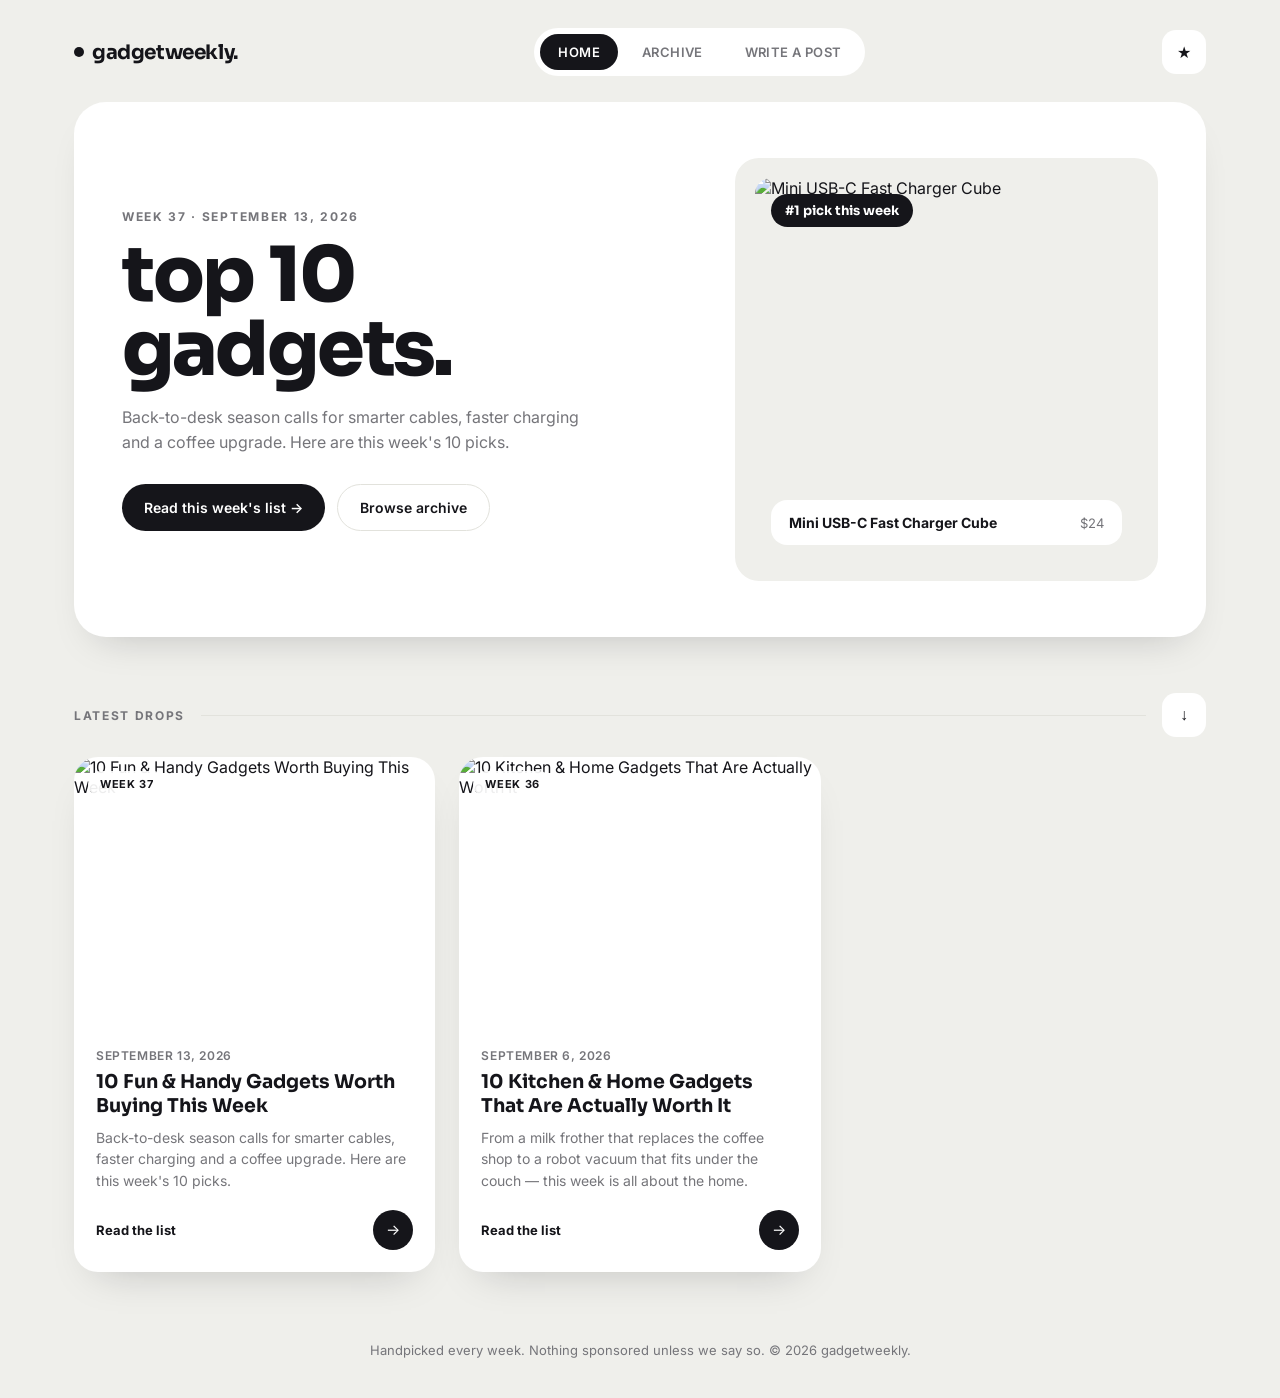
==== blog/index.html @ 9ea7848b "Add gadget blog with easy weekly posting Static, no-backend blog for weekly "Top 10 fun & handy gadg" ====
<!DOCTYPE html>
<html lang="en">
<head>
<meta charset="UTF-8">
<meta name="viewport" content="width=device-width, initial-scale=1.0">
<title>Gadget Weekly — Top 10 Fun &amp; Handy Gadgets</title>
<link rel="stylesheet" href="style.css">
</head>
<body>

<div class="wrap">

  <nav class="nav">
    <div class="brand"><span class="dot"></span> gadgetweekly.</div>
    <div class="nav-links">
      <a href="index.html" class="active">Home</a>
      <a href="index.html#archive">Archive</a>
      <a href="admin.html">Write a post</a>
    </div>
    <button class="icon-btn" title="Fun & handy gadgets, every week">&#9733;</button>
  </nav>

  <section class="hero" id="hero"></section>

  <div class="section-label">
    <span>Latest drops</span>
    <div class="line"></div>
    <button class="icon-btn" onclick="document.getElementById('archive').scrollIntoView({behavior:'smooth'})" title="See all posts">&darr;</button>
  </div>

  <div class="grid" id="archive"></div>

  <footer>Handpicked every week. Nothing sponsored unless we say so. &copy; <span id="year"></span> gadgetweekly.</footer>
</div>

<script src="posts.js"></script>
<script src="app.js"></script>
<script>
  document.getElementById("year").textContent = new Date().getFullYear();

  const posts = loadAllPosts();
  const heroEl = document.getElementById("hero");
  const gridEl = document.getElementById("archive");

  if (posts.length === 0) {
    heroEl.outerHTML = `<div class="empty-state">No posts yet. Head to <a href="admin.html"><strong>Write a post</strong></a> to publish your first Top 10.</div>`;
  } else {
    const latest = posts[0];
    const top = latest.items[0];
    heroEl.innerHTML = `
      <div class="hero-copy">
        <div class="hero-eyebrow">${latest.weekLabel} &middot; ${formatDate(latest.date)}</div>
        <h1>top 10<br>gadgets.</h1>
        <p class="lede">${escapeHtml(latest.excerpt)}</p>
        <div class="hero-actions">
          <a class="btn btn-primary" href="post.html?id=${encodeURIComponent(latest.id)}">Read this week's list &rarr;</a>
          <a class="btn btn-outline" href="#archive">Browse archive</a>
        </div>
      </div>
      <div class="hero-visual">
        <span class="rank-badge">#1 pick this week</span>
        ${top ? `<img src="${escapeHtml(top.image)}" alt="${escapeHtml(top.name)}">
        <div class="price-tag">
          <span class="name">${escapeHtml(top.name)}</span>
          <span class="price">${escapeHtml(top.price || "")}</span>
        </div>` : ""}
      </div>
    `;
    gridEl.innerHTML = posts.map(postCardHtml).join("");
  }
</script>
</body>
</html>
---- blog/style.css ----
@import url('https://fonts.googleapis.com/css2?family=Sora:wght@400;600;700;800&family=Inter:wght@400;500;600;700&display=swap');

:root {
  --bg: #efefeb;
  --card: #ffffff;
  --ink: #15151a;
  --muted: #75757a;
  --line: #e2e2dc;
  --pill-radius: 999px;
  --r-xl: 32px;
  --r-lg: 24px;
  --r-md: 16px;
  --shadow: 0 20px 40px -24px rgba(20, 20, 26, 0.25);
}

* { box-sizing: border-box; }

html, body {
  margin: 0;
  padding: 0;
  background: var(--bg);
  color: var(--ink);
  font-family: 'Inter', sans-serif;
  -webkit-font-smoothing: antialiased;
}

img { max-width: 100%; display: block; }

a { color: inherit; text-decoration: none; }

.wrap {
  max-width: 1180px;
  margin: 0 auto;
  padding: 0 24px;
}

/* ---------- Nav ---------- */
.nav {
  display: flex;
  align-items: center;
  justify-content: space-between;
  padding: 28px 0 8px;
}

.brand {
  font-family: 'Sora', sans-serif;
  font-weight: 700;
  font-size: 20px;
  letter-spacing: -0.02em;
  display: flex;
  align-items: center;
  gap: 8px;
}

.brand .dot {
  width: 10px;
  height: 10px;
  border-radius: 50%;
  background: var(--ink);
}

.nav-links {
  display: flex;
  align-items: center;
  gap: 6px;
  background: var(--card);
  border-radius: var(--pill-radius);
  padding: 6px;
  box-shadow: var(--shadow);
}

.nav-links a {
  padding: 10px 18px;
  border-radius: var(--pill-radius);
  font-size: 13px;
  font-weight: 600;
  letter-spacing: 0.03em;
  text-transform: uppercase;
  color: var(--muted);
}

.nav-links a.active,
.nav-links a:hover {
  background: var(--ink);
  color: #fff;
}

.icon-btn {
  width: 44px;
  height: 44px;
  border-radius: 14px;
  background: var(--card);
  border: none;
  display: flex;
  align-items: center;
  justify-content: center;
  box-shadow: var(--shadow);
  cursor: pointer;
  font-size: 16px;
  color: var(--ink);
}

/* ---------- Buttons ---------- */
.btn {
  display: inline-flex;
  align-items: center;
  gap: 10px;
  padding: 14px 22px;
  border-radius: var(--pill-radius);
  font-weight: 600;
  font-size: 14px;
  border: none;
  cursor: pointer;
  white-space: nowrap;
}

.btn-primary { background: var(--ink); color: #fff; }
.btn-primary:hover { opacity: 0.85; }

.btn-outline { background: transparent; color: var(--ink); border: 1.5px solid var(--line); }
.btn-outline:hover { border-color: var(--ink); }

.btn-circle {
  width: 40px;
  height: 40px;
  border-radius: 50%;
  background: var(--ink);
  color: #fff;
  display: inline-flex;
  align-items: center;
  justify-content: center;
  flex: 0 0 auto;
  font-size: 15px;
}

/* ---------- Hero ---------- */
.hero {
  background: var(--card);
  border-radius: var(--r-xl);
  margin-top: 18px;
  padding: 56px 48px;
  display: grid;
  grid-template-columns: 1.15fr 0.85fr;
  gap: 40px;
  align-items: center;
  box-shadow: var(--shadow);
}

.hero-eyebrow {
  text-transform: uppercase;
  font-size: 12px;
  font-weight: 700;
  letter-spacing: 0.14em;
  color: var(--muted);
  margin-bottom: 14px;
}

.hero h1 {
  font-family: 'Sora', sans-serif;
  font-weight: 800;
  font-size: clamp(40px, 6vw, 76px);
  line-height: 0.98;
  letter-spacing: -0.03em;
  margin: 0 0 18px;
  text-transform: lowercase;
}

.hero p.lede {
  color: var(--muted);
  font-size: 16px;
  line-height: 1.6;
  max-width: 46ch;
  margin: 0 0 28px;
}

.hero-actions { display: flex; gap: 12px; flex-wrap: wrap; }

.hero-visual {
  background: var(--bg);
  border-radius: var(--r-lg);
  padding: 20px;
  position: relative;
}

.hero-visual img {
  border-radius: var(--r-md);
  width: 100%;
  aspect-ratio: 1 / 1;
  object-fit: cover;
}

.hero-visual .rank-badge {
  position: absolute;
  top: 36px;
  left: 36px;
  background: var(--ink);
  color: #fff;
  font-family: 'Sora', sans-serif;
  font-weight: 700;
  font-size: 13px;
  padding: 8px 14px;
  border-radius: var(--pill-radius);
}

.hero-visual .price-tag {
  position: absolute;
  bottom: 36px;
  left: 36px;
  right: 36px;
  background: var(--card);
  border-radius: var(--r-md);
  padding: 14px 18px;
  display: flex;
  align-items: center;
  justify-content: space-between;
  box-shadow: var(--shadow);
}

.price-tag .name { font-weight: 700; font-size: 14px; }
.price-tag .price { font-size: 13px; color: var(--muted); }

/* ---------- Section label ---------- */
.section-label {
  display: flex;
  align-items: center;
  gap: 16px;
  margin: 56px 0 20px;
}

.section-label span {
  text-transform: uppercase;
  font-size: 12px;
  font-weight: 700;
  letter-spacing: 0.14em;
  color: var(--muted);
  white-space: nowrap;
}

.section-label .line { flex: 1; height: 1px; background: var(--line); }

/* ---------- Post grid ---------- */
.grid {
  display: grid;
  grid-template-columns: repeat(3, 1fr);
  gap: 24px;
}

.card {
  background: var(--card);
  border-radius: var(--r-lg);
  overflow: hidden;
  box-shadow: var(--shadow);
  display: flex;
  flex-direction: column;
}

.card .thumb {
  position: relative;
  aspect-ratio: 4 / 3;
  overflow: hidden;
}

.card .thumb img { width: 100%; height: 100%; object-fit: cover; }

.card .thumb .badge {
  position: absolute;
  top: 14px;
  left: 14px;
  background: rgba(255,255,255,0.92);
  padding: 6px 12px;
  border-radius: var(--pill-radius);
  font-size: 11px;
  font-weight: 700;
  text-transform: uppercase;
  letter-spacing: 0.06em;
}

.card .body { padding: 20px 22px 22px; display: flex; flex-direction: column; gap: 8px; flex: 1; }

.card h3 {
  font-family: 'Sora', sans-serif;
  font-size: 19px;
  margin: 0;
  line-height: 1.25;
}

.card .date { font-size: 12px; color: var(--muted); font-weight: 600; text-transform: uppercase; letter-spacing: 0.05em; }

.card p.excerpt { color: var(--muted); font-size: 14px; line-height: 1.55; margin: 0; flex: 1; }

.card .footer-row {
  display: flex;
  align-items: center;
  justify-content: space-between;
  margin-top: 10px;
}

.card .footer-row .read { font-size: 13px; font-weight: 700; }

/* ---------- Post detail ---------- */
.post-hero {
  background: var(--card);
  border-radius: var(--r-xl);
  padding: 48px;
  margin-top: 18px;
  box-shadow: var(--shadow);
}

.post-hero .badge-row { display: flex; gap: 10px; margin-bottom: 18px; }

.pill-tag {
  background: var(--bg);
  padding: 7px 14px;
  border-radius: var(--pill-radius);
  font-size: 11px;
  font-weight: 700;
  text-transform: uppercase;
  letter-spacing: 0.06em;
  color: var(--muted);
}

.post-hero h1 {
  font-family: 'Sora', sans-serif;
  font-weight: 800;
  font-size: clamp(32px, 5vw, 52px);
  line-height: 1.05;
  letter-spacing: -0.02em;
  margin: 0 0 16px;
}

.post-hero .lede { color: var(--muted); font-size: 16px; line-height: 1.6; max-width: 68ch; margin: 0 0 8px; }

.post-cover {
  margin-top: 28px;
  border-radius: var(--r-lg);
  overflow: hidden;
  aspect-ratio: 21 / 9;
}

.post-cover img { width: 100%; height: 100%; object-fit: cover; }

.item-list { display: flex; flex-direction: column; gap: 18px; margin-top: 32px; }

.item-card {
  background: var(--card);
  border-radius: var(--r-lg);
  box-shadow: var(--shadow);
  padding: 28px;
  display: grid;
  grid-template-columns: 90px 180px 1fr auto;
  gap: 28px;
  align-items: center;
}

.item-rank {
  font-family: 'Sora', sans-serif;
  font-weight: 800;
  font-size: 40px;
  color: var(--line);
  line-height: 1;
}

.item-thumb {
  border-radius: var(--r-md);
  overflow: hidden;
  aspect-ratio: 1 / 1;
  background: var(--bg);
}

.item-thumb img { width: 100%; height: 100%; object-fit: cover; }

.item-info h3 { font-family: 'Sora', sans-serif; font-size: 20px; margin: 0 0 8px; }
.item-info p { color: var(--muted); font-size: 14px; line-height: 1.55; margin: 0 0 10px; }
.item-meta { display: flex; gap: 8px; align-items: center; flex-wrap: wrap; }
.item-price { font-weight: 700; font-size: 14px; }

.item-action { text-align: right; }

/* ---------- Archive list ---------- */
.archive-nav { display: flex; justify-content: space-between; align-items: center; margin-top: 40px; }

/* ---------- Admin ---------- */
.admin-grid {
  display: grid;
  grid-template-columns: 1.1fr 0.9fr;
  gap: 28px;
  margin-top: 18px;
  align-items: start;
}

.panel {
  background: var(--card);
  border-radius: var(--r-lg);
  padding: 28px;
  box-shadow: var(--shadow);
}

.panel h2 {
  font-family: 'Sora', sans-serif;
  font-size: 20px;
  margin: 0 0 20px;
}

.field { margin-bottom: 16px; }

.field label {
  display: block;
  font-size: 12px;
  font-weight: 700;
  text-transform: uppercase;
  letter-spacing: 0.05em;
  color: var(--muted);
  margin-bottom: 6px;
}

.field input, .field textarea {
  width: 100%;
  border: 1.5px solid var(--line);
  border-radius: var(--r-md);
  padding: 12px 14px;
  font-family: 'Inter', sans-serif;
  font-size: 14px;
  background: #fbfbf9;
  color: var(--ink);
}

.field input:focus, .field textarea:focus {
  outline: none;
  border-color: var(--ink);
}

.field textarea { resize: vertical; min-height: 60px; }

.two-col { display: grid; grid-template-columns: 1fr 1fr; gap: 16px; }

.item-row {
  border: 1.5px dashed var(--line);
  border-radius: var(--r-md);
  padding: 16px;
  margin-bottom: 14px;
  position: relative;
}

.item-row .item-row-title {
  font-family: 'Sora', sans-serif;
  font-weight: 700;
  font-size: 13px;
  margin-bottom: 12px;
  text-transform: uppercase;
  letter-spacing: 0.05em;
  color: var(--muted);
}

.item-row .remove-item {
  position: absolute;
  top: 12px;
  right: 12px;
  background: none;
  border: none;
  color: var(--muted);
  cursor: pointer;
  font-size: 13px;
  font-weight: 700;
}

.item-row .remove-item:hover { color: var(--ink); }

.actions-row { display: flex; gap: 10px; flex-wrap: wrap; margin-top: 20px; }

textarea.code-output {
  width: 100%;
  min-height: 260px;
  font-family: 'SFMono-Regular', Consolas, monospace;
  font-size: 12.5px;
  border-radius: var(--r-md);
  border: 1.5px solid var(--line);
  padding: 16px;
  background: #15151a;
  color: #e6e6e0;
  white-space: pre;
}

.hint {
  font-size: 13px;
  color: var(--muted);
  line-height: 1.6;
  margin-top: 10px;
}

.select-line { display: flex; gap: 10px; align-items: center; margin-bottom: 20px; }
.select-line select {
  flex: 1;
  border: 1.5px solid var(--line);
  border-radius: var(--r-md);
  padding: 12px 14px;
  font-family: 'Inter', sans-serif;
  font-size: 14px;
  background: #fbfbf9;
}

.toast {
  position: fixed;
  bottom: 28px;
  left: 50%;
  transform: translateX(-50%) translateY(20px);
  background: var(--ink);
  color: #fff;
  padding: 12px 22px;
  border-radius: var(--pill-radius);
  font-size: 13px;
  font-weight: 600;
  opacity: 0;
  transition: all 0.25s ease;
  pointer-events: none;
  z-index: 50;
}

.toast.show { opacity: 1; transform: translateX(-50%) translateY(0); }

footer {
  margin: 70px 0 40px;
  text-align: center;
  color: var(--muted);
  font-size: 13px;
}

.empty-state {
  background: var(--card);
  border-radius: var(--r-lg);
  padding: 60px 40px;
  text-align: center;
  color: var(--muted);
  box-shadow: var(--shadow);
}

@media (max-width: 860px) {
  .hero { grid-template-columns: 1fr; padding: 36px 24px; }
  .grid { grid-template-columns: 1fr; }
  .admin-grid { grid-template-columns: 1fr; }
  .item-card { grid-template-columns: 60px 1fr; grid-template-areas: "rank thumb" "info info" "action action"; }
  .item-card .item-rank { grid-area: rank; }
  .item-card .item-thumb { grid-area: thumb; width: 100px; }
  .item-card .item-info { grid-area: info; }
  .item-card .item-action { grid-area: action; text-align: left; }
  .nav-links a { padding: 9px 12px; font-size: 11px; }
}
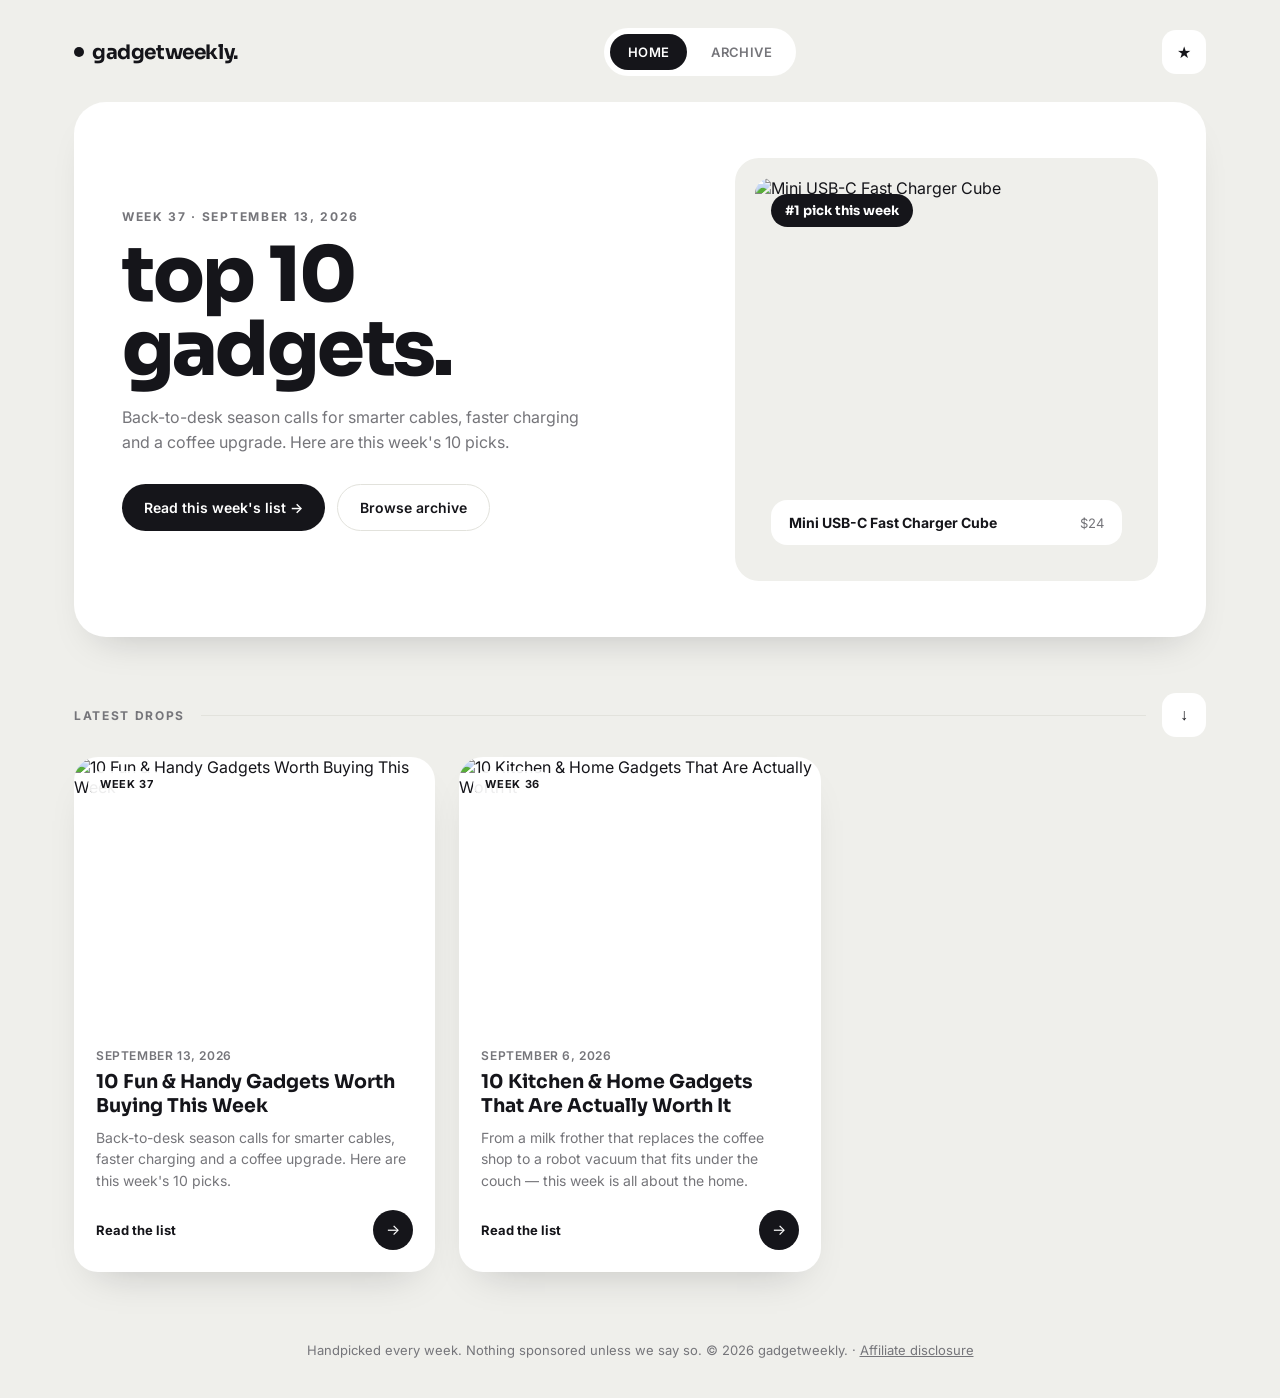
==== commit 604e343d: "Lock down admin, add SEO pages and affiliate compliance - admin.html is now passcode-gated and noind" ====
--- a/blog/index.html
+++ b/blog/index.html
@@ -3,7 +3,16 @@
 <head>
 <meta charset="UTF-8">
 <meta name="viewport" content="width=device-width, initial-scale=1.0">
-<title>Gadget Weekly — Top 10 Fun &amp; Handy Gadgets</title>
+<title>Gadget Weekly — Top 10 Fun &amp; Handy Gadgets, Every Week</title>
+<meta name="description" content="A new Top 10 list of fun and handy gadgets every week — fast charging gear, clever home gadgets, and small things that are actually worth buying.">
+<link rel="canonical" href="https://thomzzen.github.io/visitcounter/blog/">
+<meta property="og:type" content="website">
+<meta property="og:title" content="Gadget Weekly — Top 10 Fun & Handy Gadgets, Every Week">
+<meta property="og:description" content="A new Top 10 list of fun and handy gadgets every week — fast charging gear, clever home gadgets, and small things that are actually worth buying.">
+<meta property="og:url" content="https://thomzzen.github.io/visitcounter/blog/">
+<meta name="twitter:card" content="summary">
+<meta name="twitter:title" content="Gadget Weekly — Top 10 Fun & Handy Gadgets, Every Week">
+<meta name="twitter:description" content="A new Top 10 list of fun and handy gadgets every week.">
 <link rel="stylesheet" href="style.css">
 </head>
 <body>
@@ -15,7 +24,6 @@
     <div class="nav-links">
       <a href="index.html" class="active">Home</a>
       <a href="index.html#archive">Archive</a>
-      <a href="admin.html">Write a post</a>
     </div>
     <button class="icon-btn" title="Fun & handy gadgets, every week">&#9733;</button>
   </nav>
@@ -30,7 +38,10 @@
 
   <div class="grid" id="archive"></div>
 
-  <footer>Handpicked every week. Nothing sponsored unless we say so. &copy; <span id="year"></span> gadgetweekly.</footer>
+  <footer>
+    Handpicked every week. Nothing sponsored unless we say so. &copy; <span id="year"></span> gadgetweekly.
+    &middot; <a href="disclosure.html">Affiliate disclosure</a>
+  </footer>
 </div>
 
 <script src="posts.js"></script>
@@ -53,7 +64,7 @@
         <h1>top 10<br>gadgets.</h1>
         <p class="lede">${escapeHtml(latest.excerpt)}</p>
         <div class="hero-actions">
-          <a class="btn btn-primary" href="post.html?id=${encodeURIComponent(latest.id)}">Read this week's list &rarr;</a>
+          <a class="btn btn-primary" href="${postHref(latest)}">Read this week's list &rarr;</a>
           <a class="btn btn-outline" href="#archive">Browse archive</a>
         </div>
       </div>
--- a/blog/style.css
+++ b/blog/style.css
@@ -524,6 +524,54 @@
   font-size: 13px;
 }
 
+footer a { text-decoration: underline; }
+
+.disclosure {
+  margin: 20px 0 0;
+  padding-top: 16px;
+  border-top: 1px solid var(--line);
+  color: var(--muted);
+  font-size: 12.5px;
+  line-height: 1.6;
+}
+
+.disclosure a { text-decoration: underline; color: var(--ink); }
+
+/* ---------- Admin lock screen ---------- */
+.lock-screen {
+  position: fixed;
+  inset: 0;
+  background: var(--bg);
+  display: flex;
+  align-items: center;
+  justify-content: center;
+  z-index: 100;
+}
+
+.lock-box {
+  background: var(--card);
+  border-radius: var(--r-lg);
+  box-shadow: var(--shadow);
+  padding: 40px;
+  width: 100%;
+  max-width: 360px;
+  text-align: center;
+}
+
+.lock-box h2 { font-family: 'Sora', sans-serif; margin: 0 0 6px; }
+.lock-box p { color: var(--muted); font-size: 13px; margin: 0 0 20px; }
+.lock-box input {
+  width: 100%;
+  border: 1.5px solid var(--line);
+  border-radius: var(--r-md);
+  padding: 12px 14px;
+  font-size: 14px;
+  margin-bottom: 12px;
+  text-align: center;
+}
+.lock-box .btn { width: 100%; justify-content: center; }
+.lock-box .error { color: #c0392b; font-size: 12.5px; margin-top: 10px; min-height: 16px; }
+
 .empty-state {
   background: var(--card);
   border-radius: var(--r-lg);
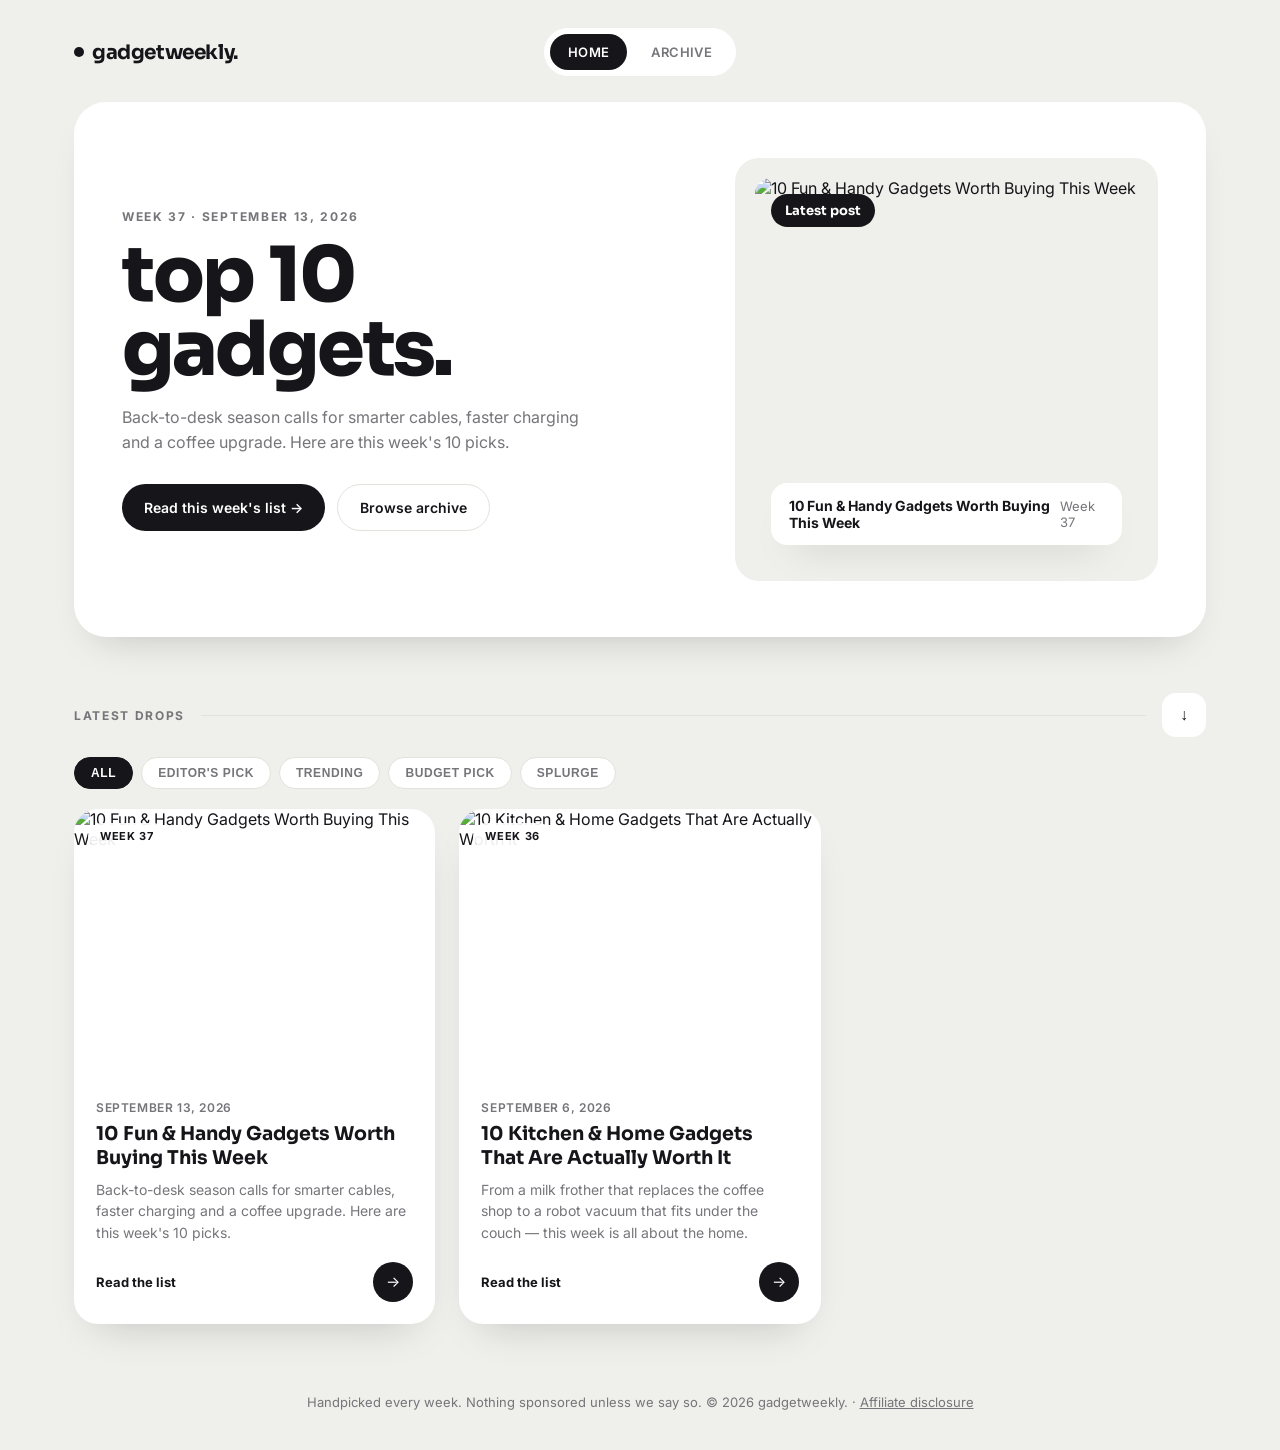
==== commit c9cab8ae: "Homepage: drop dead star button, hero links to latest post, add label filter Three fixes from design" ====
--- a/blog/index.html
+++ b/blog/index.html
@@ -25,7 +25,6 @@
       <a href="index.html" class="active">Home</a>
       <a href="index.html#archive">Archive</a>
     </div>
-    <button class="icon-btn" title="Fun & handy gadgets, every week">&#9733;</button>
   </nav>
 
   <section class="hero" id="hero"></section>
@@ -35,6 +34,8 @@
     <div class="line"></div>
     <button class="icon-btn" onclick="document.getElementById('archive').scrollIntoView({behavior:'smooth'})" title="See all posts">&darr;</button>
   </div>
+
+  <div class="filter-bar" id="filterBar"></div>
 
   <div class="grid" id="archive"></div>
 
@@ -51,13 +52,45 @@
 
   const posts = loadAllPosts();
   const heroEl = document.getElementById("hero");
+  const filterBarEl = document.getElementById("filterBar");
   const gridEl = document.getElementById("archive");
+  let activeTag = null;
+
+  function uniqueTags(list) {
+    const tags = [];
+    list.forEach(p => p.items.forEach(i => {
+      if (i.tag && !tags.includes(i.tag)) tags.push(i.tag);
+    }));
+    return tags;
+  }
+
+  function renderFilterBar() {
+    const tags = uniqueTags(posts);
+    if (!tags.length) { filterBarEl.innerHTML = ""; return; }
+    filterBarEl.innerHTML = `
+      <button class="filter-pill${activeTag === null ? " active" : ""}" data-tag="">All</button>
+      ${tags.map(t => `<button class="filter-pill${activeTag === t ? " active" : ""}" data-tag="${escapeHtml(t)}">${escapeHtml(t)}</button>`).join("")}
+    `;
+    filterBarEl.querySelectorAll(".filter-pill").forEach(btn => {
+      btn.addEventListener("click", () => {
+        activeTag = btn.dataset.tag || null;
+        renderFilterBar();
+        renderGrid();
+      });
+    });
+  }
+
+  function renderGrid() {
+    const filtered = activeTag ? posts.filter(p => p.items.some(i => i.tag === activeTag)) : posts;
+    gridEl.innerHTML = filtered.length
+      ? filtered.map(postCardHtml).join("")
+      : `<div class="empty-state">No posts tagged "${escapeHtml(activeTag)}" yet.</div>`;
+  }
 
   if (posts.length === 0) {
     heroEl.outerHTML = `<div class="empty-state">No posts yet. Head to <a href="admin.html"><strong>Write a post</strong></a> to publish your first Top 10.</div>`;
   } else {
     const latest = posts[0];
-    const top = latest.items[0];
     heroEl.innerHTML = `
       <div class="hero-copy">
         <div class="hero-eyebrow">${latest.weekLabel} &middot; ${formatDate(latest.date)}</div>
@@ -68,16 +101,17 @@
           <a class="btn btn-outline" href="#archive">Browse archive</a>
         </div>
       </div>
-      <div class="hero-visual">
-        <span class="rank-badge">#1 pick this week</span>
-        ${top ? `<img src="${escapeHtml(top.image)}" alt="${escapeHtml(top.name)}">
+      <a class="hero-visual" href="${postHref(latest)}">
+        <span class="rank-badge">Latest post</span>
+        <img src="${escapeHtml(latest.cover)}" alt="${escapeHtml(latest.title)}">
         <div class="price-tag">
-          <span class="name">${escapeHtml(top.name)}</span>
-          <span class="price">${escapeHtml(top.price || "")}</span>
-        </div>` : ""}
-      </div>
+          <span class="name">${escapeHtml(latest.title)}</span>
+          <span class="price">${escapeHtml(latest.weekLabel)}</span>
+        </div>
+      </a>
     `;
-    gridEl.innerHTML = posts.map(postCardHtml).join("");
+    renderFilterBar();
+    renderGrid();
   }
 </script>
 </body>
--- a/blog/style.css
+++ b/blog/style.css
@@ -36,9 +36,9 @@
 
 /* ---------- Nav ---------- */
 .nav {
-  display: flex;
-  align-items: center;
-  justify-content: space-between;
+  display: grid;
+  grid-template-columns: 1fr auto 1fr;
+  align-items: center;
   padding: 28px 0 8px;
 }
 
@@ -50,6 +50,7 @@
   display: flex;
   align-items: center;
   gap: 8px;
+  justify-self: start;
 }
 
 .brand .dot {
@@ -67,6 +68,7 @@
   border-radius: var(--pill-radius);
   padding: 6px;
   box-shadow: var(--shadow);
+  justify-self: center;
 }
 
 .nav-links a {
@@ -180,6 +182,7 @@
   border-radius: var(--r-lg);
   padding: 20px;
   position: relative;
+  display: block;
 }
 
 .hero-visual img {
@@ -237,6 +240,29 @@
 }
 
 .section-label .line { flex: 1; height: 1px; background: var(--line); }
+
+/* ---------- Filter pills ---------- */
+.filter-bar { display: flex; flex-wrap: wrap; gap: 8px; margin-bottom: 20px; }
+
+.filter-pill {
+  background: var(--card);
+  border: 1.5px solid var(--line);
+  color: var(--muted);
+  padding: 8px 16px;
+  border-radius: var(--pill-radius);
+  font-size: 12px;
+  font-weight: 700;
+  text-transform: uppercase;
+  letter-spacing: 0.05em;
+  cursor: pointer;
+}
+
+.filter-pill.active,
+.filter-pill:hover {
+  background: var(--ink);
+  color: #fff;
+  border-color: var(--ink);
+}
 
 /* ---------- Post grid ---------- */
 .grid {
@@ -547,6 +573,8 @@
   justify-content: center;
   z-index: 100;
 }
+
+.lock-screen[hidden] { display: none; }
 
 .lock-box {
   background: var(--card);
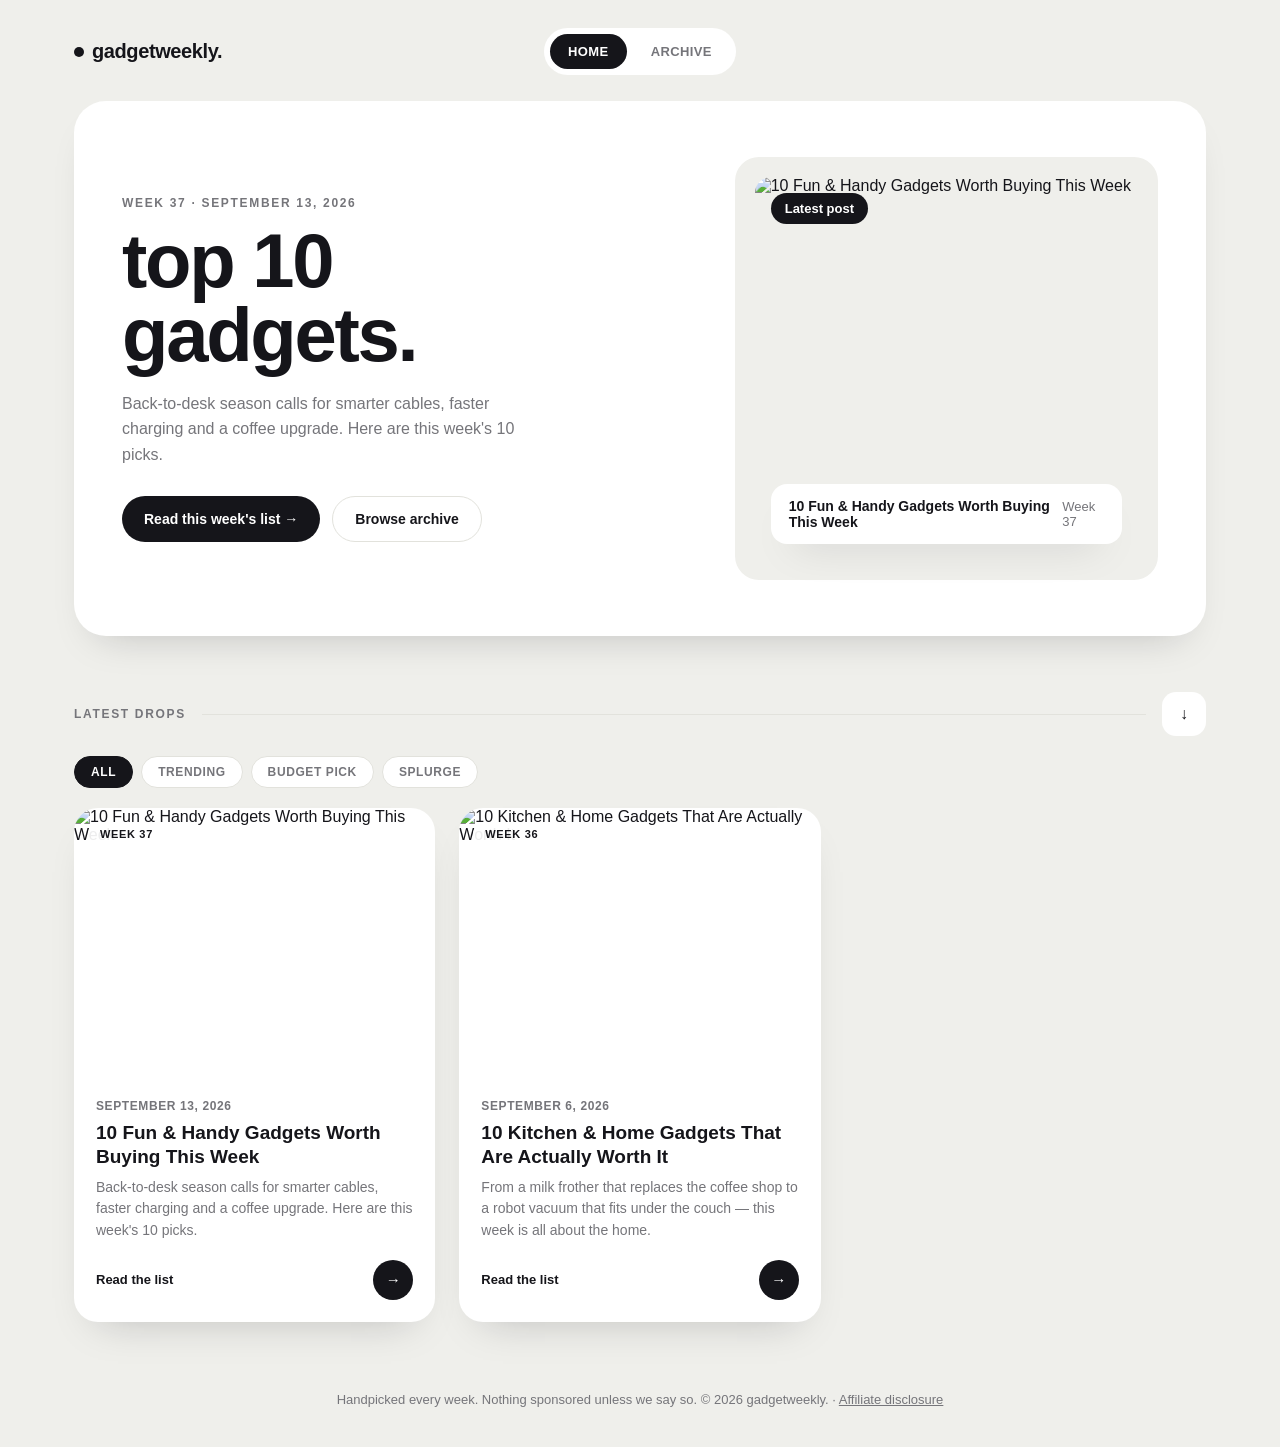
==== commit 41b63b6f: "Add Content-Security-Policy header (defense in depth) Restricts script/style/connect sources to this" ====
--- a/blog/index.html
+++ b/blog/index.html
@@ -3,6 +3,7 @@
 <head>
 <meta charset="UTF-8">
 <meta name="viewport" content="width=device-width, initial-scale=1.0">
+<meta http-equiv="Content-Security-Policy" content="default-src 'self'; script-src 'self' 'unsafe-inline'; style-src 'self' 'unsafe-inline' https://fonts.googleapis.com; font-src https://fonts.gstatic.com; img-src 'self' data: https:; connect-src 'self'; base-uri 'none'; form-action 'none'; object-src 'none';">
 <title>Gadget Weekly — Top 10 Fun &amp; Handy Gadgets, Every Week</title>
 <meta name="description" content="A new Top 10 list of fun and handy gadgets every week — fast charging gear, clever home gadgets, and small things that are actually worth buying.">
 <link rel="canonical" href="https://thomzzen.github.io/visitcounter/blog/">
@@ -46,6 +47,7 @@
 </div>
 
 <script src="posts.js"></script>
+<script src="labels.js"></script>
 <script src="app.js"></script>
 <script>
   document.getElementById("year").textContent = new Date().getFullYear();
@@ -56,20 +58,12 @@
   const gridEl = document.getElementById("archive");
   let activeTag = null;
 
-  function uniqueTags(list) {
-    const tags = [];
-    list.forEach(p => p.items.forEach(i => {
-      if (i.tag && !tags.includes(i.tag)) tags.push(i.tag);
-    }));
-    return tags;
-  }
-
   function renderFilterBar() {
-    const tags = uniqueTags(posts);
-    if (!tags.length) { filterBarEl.innerHTML = ""; return; }
+    const labels = (typeof LABELS !== "undefined") ? LABELS : [];
+    if (!labels.length) { filterBarEl.innerHTML = ""; return; }
     filterBarEl.innerHTML = `
       <button class="filter-pill${activeTag === null ? " active" : ""}" data-tag="">All</button>
-      ${tags.map(t => `<button class="filter-pill${activeTag === t ? " active" : ""}" data-tag="${escapeHtml(t)}">${escapeHtml(t)}</button>`).join("")}
+      ${labels.map(t => `<button class="filter-pill${activeTag === t ? " active" : ""}" data-tag="${escapeHtml(t)}">${escapeHtml(t)}</button>`).join("")}
     `;
     filterBarEl.querySelectorAll(".filter-pill").forEach(btn => {
       btn.addEventListener("click", () => {
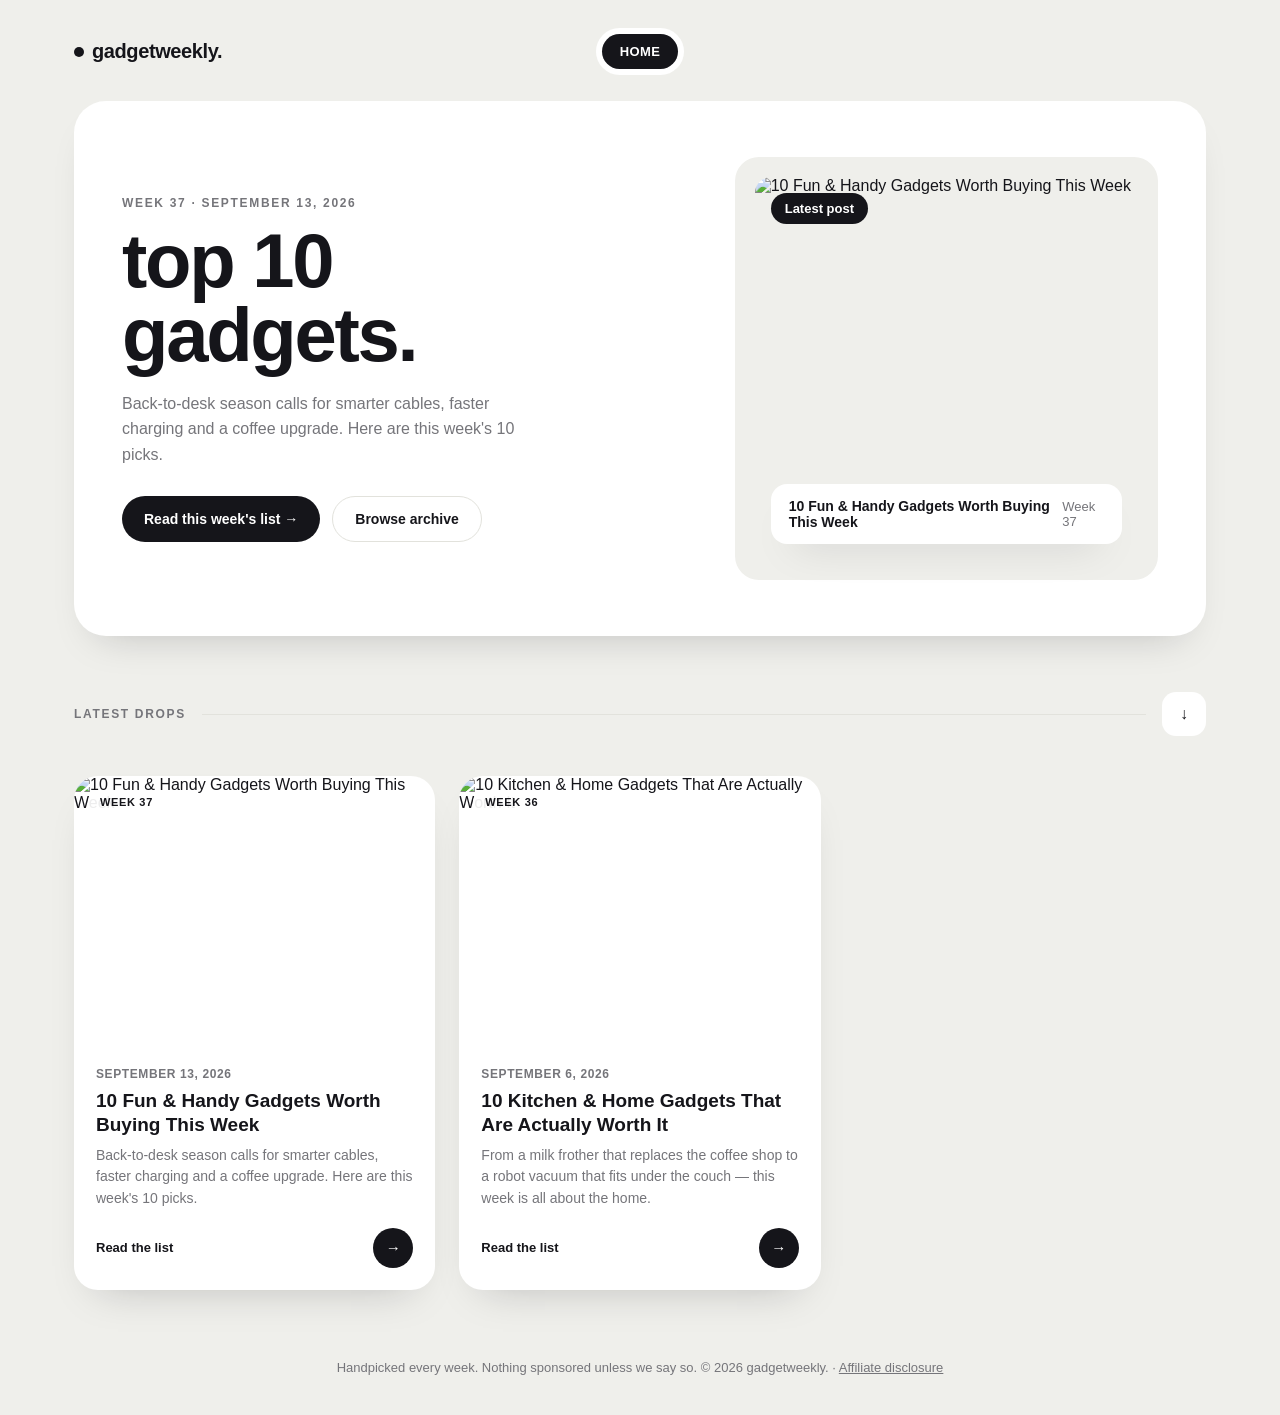
==== commit f285d2f8: "Remove redundant Archive nav link, add image uploads to admin Archive just anchor-scrolled to the sa" ====
--- a/blog/index.html
+++ b/blog/index.html
@@ -24,7 +24,6 @@
     <div class="brand"><span class="dot"></span> gadgetweekly.</div>
     <div class="nav-links">
       <a href="index.html" class="active">Home</a>
-      <a href="index.html#archive">Archive</a>
     </div>
   </nav>
 
--- a/blog/style.css
+++ b/blog/style.css
@@ -513,6 +513,10 @@
   margin-top: 10px;
 }
 
+.upload-row { display: flex; gap: 10px; align-items: center; }
+.upload-row input[type="text"] { flex: 1; min-width: 0; }
+.upload-row .btn { flex-shrink: 0; white-space: nowrap; }
+
 .select-line { display: flex; gap: 10px; align-items: center; margin-bottom: 20px; }
 .select-line select {
   flex: 1;
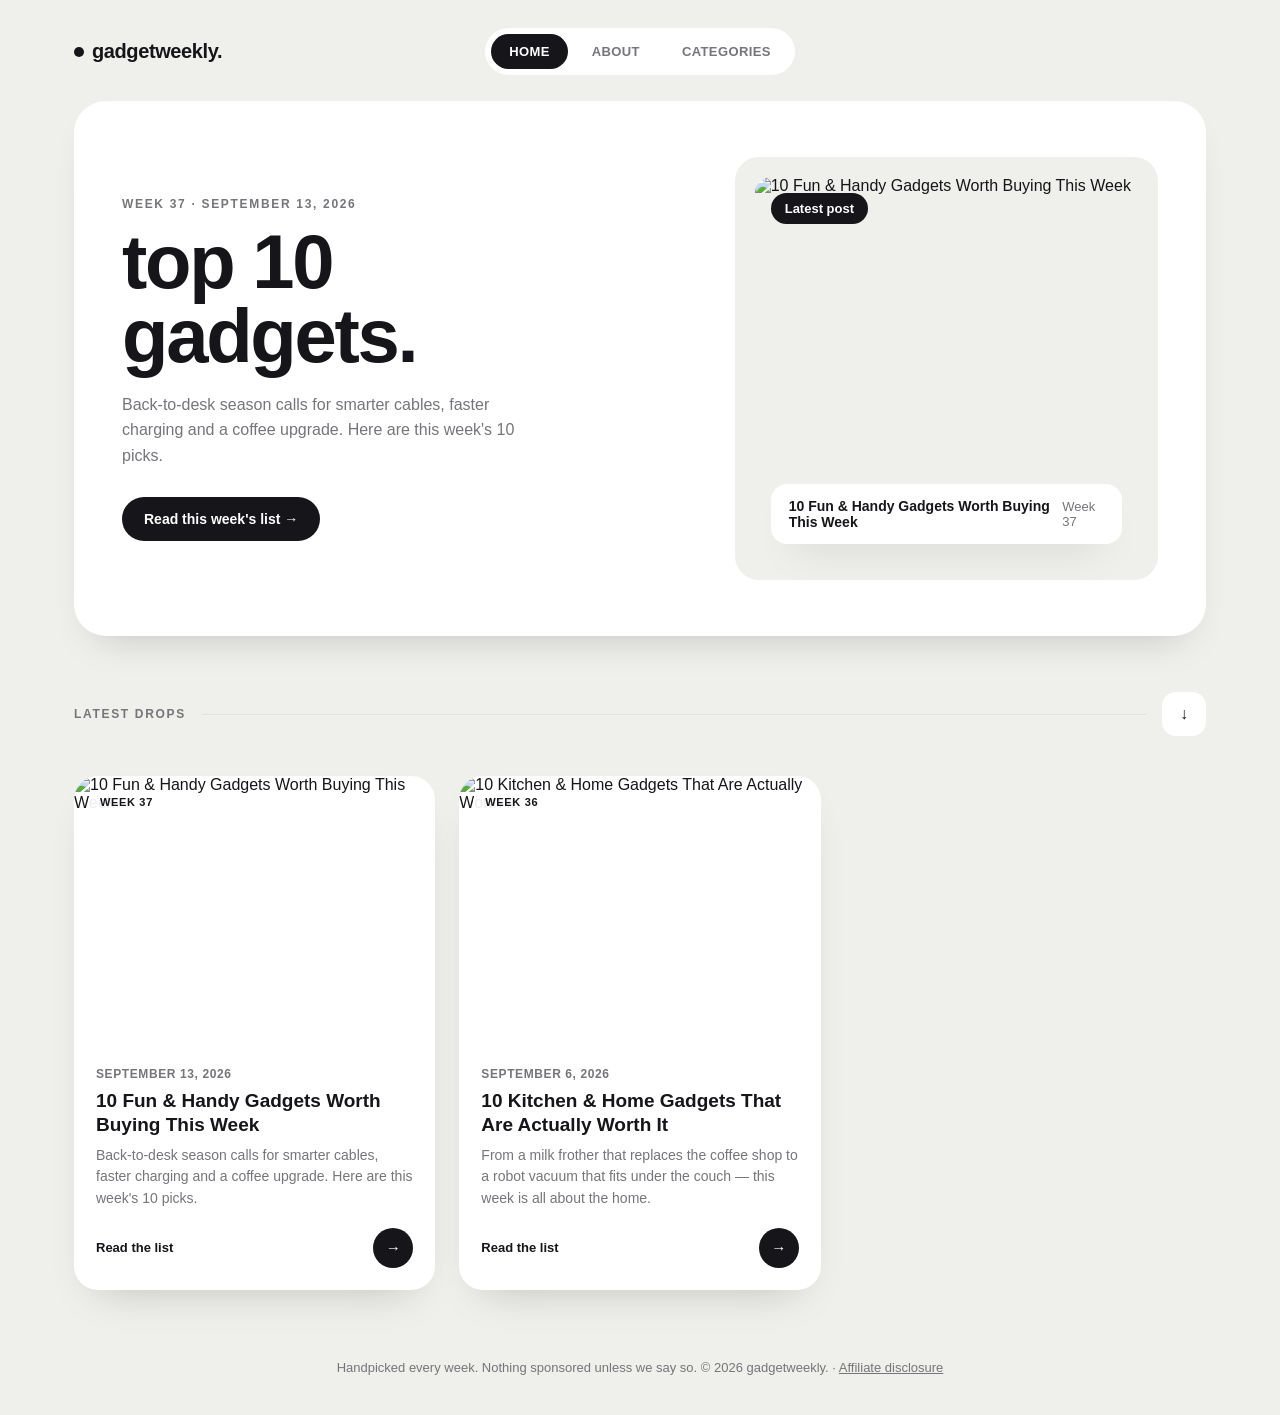
==== commit cd66ec71: "Add categories, About page; remove Browse-archive button Categories are new top-level content pages " ====
--- a/blog/index.html
+++ b/blog/index.html
@@ -24,13 +24,18 @@
     <div class="brand"><span class="dot"></span> gadgetweekly.</div>
     <div class="nav-links">
       <a href="index.html" class="active">Home</a>
+      <a href="about.html">About</a>
+      <details class="nav-dropdown">
+        <summary>Categories</summary>
+        <div class="nav-dropdown-menu" id="categoryMenu"></div>
+      </details>
     </div>
   </nav>
 
   <section class="hero" id="hero"></section>
 
   <div class="section-label">
-    <span>Latest drops</span>
+    <span id="sectionLabelText">Latest drops</span>
     <div class="line"></div>
     <button class="icon-btn" onclick="document.getElementById('archive').scrollIntoView({behavior:'smooth'})" title="See all posts">&darr;</button>
   </div>
@@ -47,18 +52,38 @@
 
 <script src="posts.js"></script>
 <script src="labels.js"></script>
+<script src="categories.js"></script>
 <script src="app.js"></script>
 <script>
   document.getElementById("year").textContent = new Date().getFullYear();
 
-  const posts = loadAllPosts();
+  const categories = (typeof CATEGORIES !== "undefined") ? CATEGORIES : [];
+  const requestedCat = new URLSearchParams(location.search).get("cat");
+  const currentCat = categories.length
+    ? (categories.some(c => c.id === requestedCat) ? requestedCat : categories[0].id)
+    : null;
+
+  document.getElementById("categoryMenu").innerHTML = categoryMenuHtml("", currentCat);
+  wireNavDropdowns();
+
+  const allPosts = loadAllPosts();
+  const posts = currentCat ? allPosts.filter(p => p.category === currentCat) : allPosts;
   const heroEl = document.getElementById("hero");
   const filterBarEl = document.getElementById("filterBar");
   const gridEl = document.getElementById("archive");
   let activeTag = null;
 
+  if (currentCat && categories.length > 1) {
+    document.getElementById("sectionLabelText").textContent = `Latest in ${categoryName(currentCat)}`;
+  }
+
+  function currentLabels() {
+    if (!currentCat || typeof LABELS === "undefined") return [];
+    return LABELS[currentCat] || [];
+  }
+
   function renderFilterBar() {
-    const labels = (typeof LABELS !== "undefined") ? LABELS : [];
+    const labels = currentLabels();
     if (!labels.length) { filterBarEl.innerHTML = ""; return; }
     filterBarEl.innerHTML = `
       <button class="filter-pill${activeTag === null ? " active" : ""}" data-tag="">All</button>
@@ -81,17 +106,19 @@
   }
 
   if (posts.length === 0) {
-    heroEl.outerHTML = `<div class="empty-state">No posts yet. Head to <a href="admin.html"><strong>Write a post</strong></a> to publish your first Top 10.</div>`;
+    heroEl.outerHTML = allPosts.length
+      ? `<div class="empty-state">No posts in ${escapeHtml(categoryName(currentCat))} yet. Head to <a href="admin.html"><strong>Write a post</strong></a> to publish the first one.</div>`
+      : `<div class="empty-state">No posts yet. Head to <a href="admin.html"><strong>Write a post</strong></a> to publish your first Top 10.</div>`;
   } else {
     const latest = posts[0];
+    const heroWord = currentCat ? categoryName(currentCat).toLowerCase() : "gadgets";
     heroEl.innerHTML = `
       <div class="hero-copy">
         <div class="hero-eyebrow">${latest.weekLabel} &middot; ${formatDate(latest.date)}</div>
-        <h1>top 10<br>gadgets.</h1>
+        <h1>top 10<br>${escapeHtml(heroWord)}.</h1>
         <p class="lede">${escapeHtml(latest.excerpt)}</p>
         <div class="hero-actions">
           <a class="btn btn-primary" href="${postHref(latest)}">Read this week's list &rarr;</a>
-          <a class="btn btn-outline" href="#archive">Browse archive</a>
         </div>
       </div>
       <a class="hero-visual" href="${postHref(latest)}">
--- a/blog/style.css
+++ b/blog/style.css
@@ -87,6 +87,57 @@
   color: #fff;
 }
 
+.nav-dropdown { position: relative; }
+
+.nav-dropdown summary {
+  padding: 10px 18px;
+  border-radius: var(--pill-radius);
+  font-size: 13px;
+  font-weight: 600;
+  letter-spacing: 0.03em;
+  text-transform: uppercase;
+  color: var(--muted);
+  cursor: pointer;
+  list-style: none;
+}
+
+.nav-dropdown summary::-webkit-details-marker { display: none; }
+
+.nav-dropdown[open] summary,
+.nav-dropdown summary:hover {
+  background: var(--ink);
+  color: #fff;
+}
+
+.nav-dropdown-menu {
+  position: absolute;
+  top: calc(100% + 8px);
+  right: 0;
+  background: var(--card);
+  border-radius: var(--r-md);
+  box-shadow: var(--shadow);
+  padding: 6px;
+  min-width: 170px;
+  z-index: 30;
+  display: flex;
+  flex-direction: column;
+  gap: 2px;
+}
+
+.nav-dropdown-menu a {
+  padding: 10px 14px;
+  border-radius: 10px;
+  font-size: 13px;
+  font-weight: 600;
+  text-transform: none;
+  letter-spacing: normal;
+  color: var(--ink);
+  white-space: nowrap;
+}
+
+.nav-dropdown-menu a:hover { background: var(--bg); }
+.nav-dropdown-menu a.active { background: var(--ink); color: #fff; }
+
 .icon-btn {
   width: 44px;
   height: 44px;
@@ -622,5 +673,5 @@
   .item-card .item-thumb { grid-area: thumb; width: 100px; }
   .item-card .item-info { grid-area: info; }
   .item-card .item-action { grid-area: action; text-align: left; }
-  .nav-links a { padding: 9px 12px; font-size: 11px; }
-}
+  .nav-links a, .nav-dropdown summary { padding: 9px 12px; font-size: 11px; }
+}
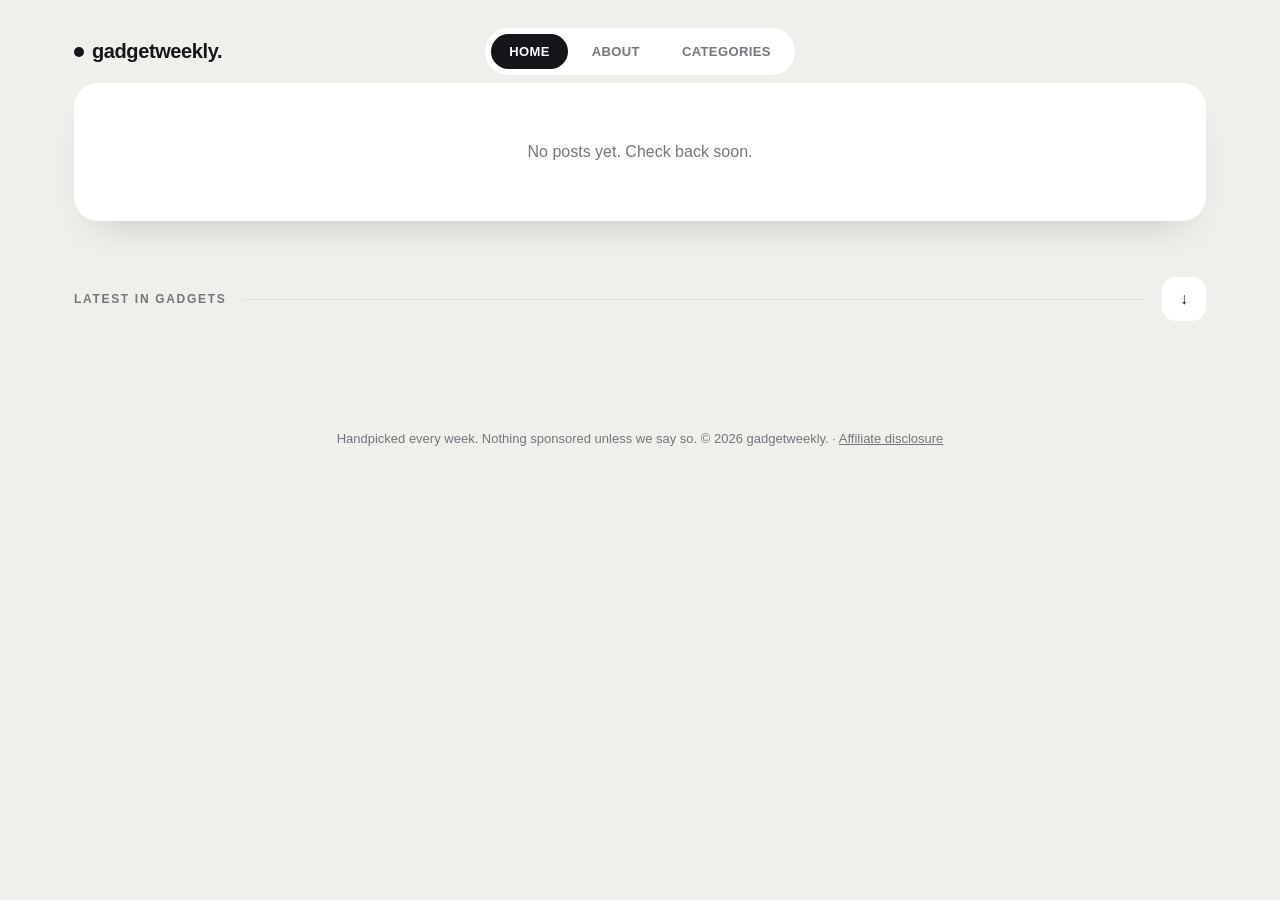
==== commit 3ed0f4d3: "Remove visitor-facing "Write a post" link from empty states The homepage's empty-state message linke" ====
--- a/blog/index.html
+++ b/blog/index.html
@@ -107,8 +107,8 @@
 
   if (posts.length === 0) {
     heroEl.outerHTML = allPosts.length
-      ? `<div class="empty-state">No posts in ${escapeHtml(categoryName(currentCat))} yet. Head to <a href="admin.html"><strong>Write a post</strong></a> to publish the first one.</div>`
-      : `<div class="empty-state">No posts yet. Head to <a href="admin.html"><strong>Write a post</strong></a> to publish your first Top 10.</div>`;
+      ? `<div class="empty-state">No posts in ${escapeHtml(categoryName(currentCat))} yet. Check back soon.</div>`
+      : `<div class="empty-state">No posts yet. Check back soon.</div>`;
   } else {
     const latest = posts[0];
     const heroWord = currentCat ? categoryName(currentCat).toLowerCase() : "gadgets";
--- a/blog/style.css
+++ b/blog/style.css
@@ -173,6 +173,9 @@
 .btn-outline { background: transparent; color: var(--ink); border: 1.5px solid var(--line); }
 .btn-outline:hover { border-color: var(--ink); }
 
+.btn-danger { background: transparent; color: #c0392b; border: 1.5px solid #c0392b; }
+.btn-danger:hover { background: #c0392b; color: #fff; }
+
 .btn-circle {
   width: 40px;
   height: 40px;
